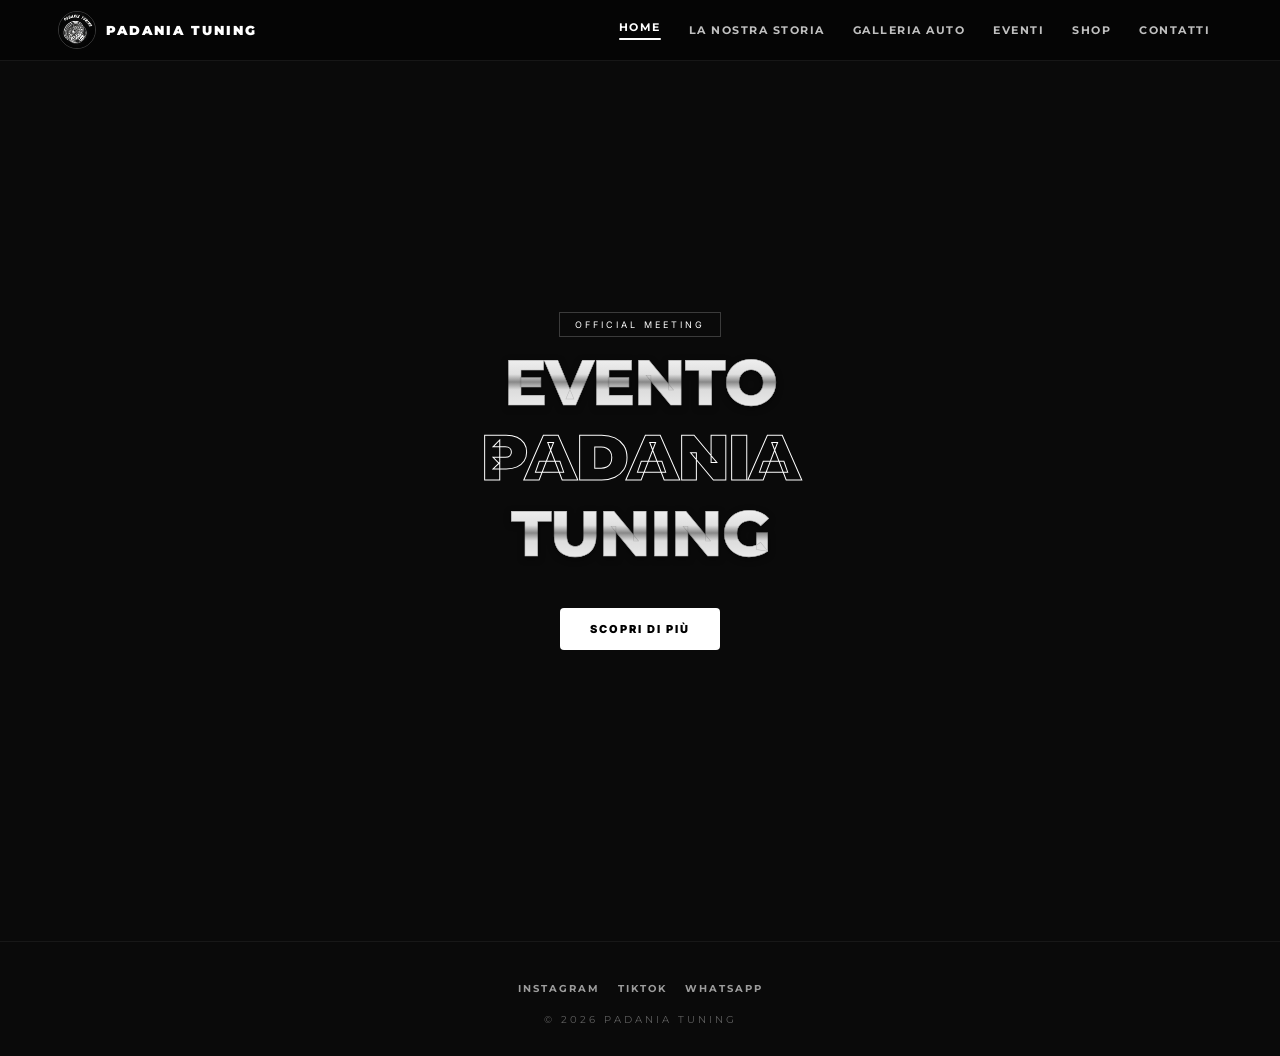
==== index.html @ a34f8976 "fulla stack padania" ====
<!DOCTYPE html>
<html lang="it">
<head>
    <meta charset="UTF-8">
    <meta name="viewport" content="width=device-width, initial-scale=1.0">
    <title>Padania Tuning — Official Meeting</title>
    <meta name="description" content="Padania Tuning: raduni, eventi e community di appassionati di auto.">
    <link rel="icon" href="assets/img/logo.jpg">
    <link rel="stylesheet" href="assets/css/site.css">

    <style>
        @import url('https://fonts.googleapis.com/css2?family=Inter:wght@400;600;700&family=Montserrat:wght@700;900&display=swap');

        body { font-family: 'Inter', sans-serif; }

        /* --- SEZIONE HERO --- */
        .mobile-premium-hero {
            position: relative; min-height: calc(100vh - 60px); width: 100%; display: flex;
            align-items: center; justify-content: center; overflow: hidden;
            text-align: center;
        }
        .hero-content-mobile { position: relative; z-index: 10; width: 100%; padding: 0 20px; }
        .hero-title { font-family: 'Montserrat', sans-serif; font-size: clamp(32px, 9vw, 64px); font-weight: 900; line-height: 1.1; margin: 15px 0; letter-spacing: -1px; text-transform: uppercase; }
        .outline-txt { color: transparent; -webkit-text-stroke: 1px #fff; display: inline-block; margin: 5px 0; }
        .chrome {
            background: linear-gradient(180deg, #ffffff 0%, #e0e0e0 40%, #888888 50%, #dcdcdc 60%, #f5f5f5 100%);
            -webkit-background-clip: text;
            -webkit-text-fill-color: transparent;
            font-weight: 800;
            filter: drop-shadow(0px 2px 3px rgba(0,0,0,0.5));
            -webkit-text-stroke: 0.5px rgba(0,0,0,0.2);
        }
        .badge-mini { font-size: 9px; letter-spacing: 3px; border: 1px solid rgba(255,255,255,0.2); padding: 6px 15px; text-transform: uppercase; }

        .scroll-btn {
            margin-top: 25px; background: #fff; color: #000; padding: 14px 30px;
            border-radius: 4px; font-weight: 900; font-size: 11px; letter-spacing: 2px;
            cursor: pointer; display: inline-block; transition: opacity 0.3s; border: none;
            font-family: 'Inter', sans-serif;
        }
        .scroll-btn:hover { opacity: 0.9; }

        /* --- MODALE --- */
        .premium-modal {
            display: none; position: fixed; z-index: 9999; left: 0; top: 0; width: 100%; height: 100%;
            background: rgba(0,0,0,0.95); backdrop-filter: blur(15px); align-items: center; justify-content: center;
        }
        .modal-content {
            background: #0d0d0d; border: 1px solid rgba(255,255,255,0.1); padding: 35px 25px;
            width: 90%; max-width: 380px; border-radius: 28px; position: relative;
            box-shadow: 0 25px 60px rgba(0,0,0,0.9); max-height: 90vh; overflow-y: auto;
        }
        .modal-header-section { text-align: center; margin-bottom: 30px; }
        .modal-main-title { font-family: 'Montserrat', sans-serif; font-weight: 900; font-size: 18px; letter-spacing: 2px; color: #fff; margin: 0; }
        .modal-subtitle { font-size: 10px; color: #666; text-transform: uppercase; margin-top: 5px; letter-spacing: 1px; }

        .info-grid { display: flex; flex-direction: column; gap: 22px; text-align: left; }
        .info-block { display: flex; gap: 15px; }
        .modal-sep { border: 0; border-top: 1px solid #222; margin: 5px 0; }

        .info-icon {
            background: #161616; width: 40px; height: 40px; border-radius: 12px;
            display: flex; align-items: center; justify-content: center; font-size: 18px; flex-shrink: 0; border: 1px solid #222;
        }

        .info-text label { color: #ff3e3e; font-size: 10px; font-weight: 800; text-transform: uppercase; display: block; margin-bottom: 4px; }
        .clean-p { color: #999; font-size: 12px; margin: 0; line-height: 1.7; }

        .price-tags { display: flex; gap: 8px; margin: 10px 0; }
        .tag { background: #1a1a1a; color: #fff; font-size: 11px; padding: 6px 12px; border-radius: 8px; border: 1px solid #333; line-height: 1.5; }

        .registration-box { margin-top: 30px; padding: 15px; background: #111; border-radius: 18px; border: 1px solid #222; text-align: center; }
        .registration-box p { color: #888; font-size: 11px; margin: 0 0 12px; line-height: 1.4; }
        .registration-box a { display: inline-block; color: #fff; font-weight: 800; font-size: 11px; letter-spacing: 1.5px; text-transform: uppercase; text-decoration: none; border: 1px solid #fff; border-radius: 10px; padding: 10px 18px; }

        .modal-footer-btn {
            background: #fff; color: #000; padding: 16px; border-radius: 15px;
            font-weight: 800; font-size: 13px; text-align: center; margin-top: 20px;
            cursor: pointer; transition: opacity 0.3s; text-transform: uppercase;
        }
        .modal-footer-btn:hover { opacity: 0.9; }

        .close-modal { position: absolute; right: 20px; top: 20px; color: #444; font-size: 24px; cursor: pointer; background: none; border: none; }
    </style>
</head>
<body>

<div class="mobile-premium-hero">
    <div class="hero-content-mobile">
        <span class="badge-mini">Official Meeting</span>
        <h1 class="hero-title">
            <span class="chrome">EVENTO</span><br>
            <span class="outline-txt">PADANIA</span><br>
            <span class="chrome">TUNING</span>
        </h1>
        <button class="scroll-btn" type="button" onclick="openModal()">SCOPRI DI PIÙ</button>
    </div>
</div>

<div id="infoModal" class="premium-modal">
    <div class="modal-content">
        <button class="close-modal" type="button" onclick="closeModal()" aria-label="Chiudi">×</button>

        <div class="modal-body">
            <div class="modal-header-section">
                <h3 class="modal-main-title">DETTAGLI EVENTO</h3>
                <p class="modal-subtitle">Padania Tuning Official Meeting</p>
            </div>

            <div class="info-grid">

                <hr class="modal-sep">

                <div class="info-block">
                    <span class="info-icon">🎟️</span>
                    <div class="info-text">
                        <label>Ingresso</label>
                        <div class="price-tags">
                            <span class="tag">Ingresso consentito ai veicoli dalle ore 11:00 alle 18:00. Costo ingresso: 10€.<br> Ingresso a piedi GRATUITO.</span>
                        </div>
                    </div>
                </div>

                <div class="info-block">
                    <span class="info-icon">⚠️</span>
                    <div class="info-text">
                        <label>Regolamento Rapido</label>
                        <p class="clean-p">
                            Rispetto totale per le vetture esposte.<br>
                            No comportamenti pericolosi nel complesso.<br>
                            Seguire sempre le indicazioni dello staff.<br>
                            Velocità moderata all'interno del raduno.<br>
                            Massima attenzione ai pedoni presenti.<br>
                            Vietato sgommare, fare burnout o limitatore.
                        </p>
                    </div>
                </div>
            </div>

            <div class="registration-box">
                <p>Vuoi esporre la tua auto?</p>
                <a href="eventi.html">Vai agli eventi →</a>
            </div>

            <div class="modal-footer-btn" onclick="closeModal()">
                HO CAPITO, GRAZIE
            </div>
        </div>
    </div>
</div>

<script src="assets/js/site.js"></script>
<script>
    function openModal() {
        var modal = document.getElementById("infoModal");
        modal.style.display = "flex";
        document.body.style.overflow = "hidden";
    }

    function closeModal() {
        var modal = document.getElementById("infoModal");
        modal.style.display = "none";
        document.body.style.overflow = "auto";
    }

    document.getElementById("infoModal").addEventListener('click', function (event) {
        if (event.target === this) closeModal();
    });

    // Apertura automatica con index.html?openmodal=1 (usato dal link "Regole ufficiali")
    var urlParams = new URLSearchParams(window.location.search);
    if (urlParams.get('openmodal') === '1') {
        openModal();
        window.history.replaceState({}, document.title, window.location.pathname);
    }
</script>

</body>
</html>
---- assets/css/site.css ----
/* =========================================================
   PADANIA TUNING — STILE COMUNE (menu, footer, sfondo)
   Questo file è caricato da tutte le pagine.
   ========================================================= */
@import url('https://fonts.googleapis.com/css2?family=Montserrat:wght@400;700;800;900&display=swap');

html, body {
    margin: 0;
    padding: 0;
    background-color: #0a0a0a;
    background-image: url('https://www.transparenttextures.com/patterns/asphalt.png');
    background-attachment: fixed;
    color: #fff;
    overflow-x: hidden;
}

* { box-sizing: border-box; }
img { max-width: 100%; }

/* ---------- MENU ---------- */
.pt-nav {
    position: sticky;
    top: 0;
    z-index: 1000;
    background: rgba(5, 5, 5, 0.82);
    backdrop-filter: blur(12px);
    -webkit-backdrop-filter: blur(12px);
    border-bottom: 1px solid rgba(255, 255, 255, 0.07);
    font-family: 'Montserrat', sans-serif;
}

.pt-nav-inner {
    max-width: 1200px;
    margin: 0 auto;
    padding: 10px 18px;
    display: flex;
    align-items: center;
    justify-content: space-between;
    gap: 16px;
}

.pt-nav-brand {
    display: flex;
    align-items: center;
    gap: 10px;
    color: #fff;
    text-decoration: none;
    font-weight: 900;
    font-size: 13px;
    letter-spacing: 2px;
    text-transform: uppercase;
    white-space: nowrap;
}

.pt-nav-brand img {
    width: 38px;
    height: 38px;
    border-radius: 50%;
    object-fit: cover;
    border: 1px solid rgba(255, 255, 255, 0.2);
}

.pt-nav-links {
    display: flex;
    align-items: center;
    gap: 4px;
    list-style: none;
    margin: 0;
    padding: 0;
}

.pt-nav-links a {
    display: block;
    color: rgba(255, 255, 255, 0.75);
    text-decoration: none;
    font-size: 11px;
    font-weight: 700;
    letter-spacing: 1.5px;
    text-transform: uppercase;
    padding: 10px 12px;
    border-radius: 8px;
    transition: color 0.2s, background 0.2s;
}

.pt-nav-links a:hover { color: #fff; background: rgba(255, 255, 255, 0.06); }
.pt-nav-links a.active { color: #fff; }
.pt-nav-links a.active::after {
    content: '';
    display: block;
    height: 2px;
    margin-top: 4px;
    background: #fff;
    border-radius: 2px;
}

.pt-nav-toggle {
    display: none;
    background: none;
    border: 1px solid rgba(255, 255, 255, 0.2);
    border-radius: 10px;
    width: 44px;
    height: 44px;
    cursor: pointer;
    padding: 0;
    align-items: center;
    justify-content: center;
}

.pt-nav-toggle span,
.pt-nav-toggle span::before,
.pt-nav-toggle span::after {
    display: block;
    width: 20px;
    height: 2px;
    background: #fff;
    border-radius: 2px;
    position: relative;
    transition: transform 0.25s, background 0.25s;
}
.pt-nav-toggle span::before,
.pt-nav-toggle span::after { content: ''; position: absolute; left: 0; }
.pt-nav-toggle span::before { top: -6px; }
.pt-nav-toggle span::after { top: 6px; }

.pt-nav.open .pt-nav-toggle span { background: transparent; }
.pt-nav.open .pt-nav-toggle span::before { transform: translateY(6px) rotate(45deg); }
.pt-nav.open .pt-nav-toggle span::after { transform: translateY(-6px) rotate(-45deg); }

@media (max-width: 860px) {
    .pt-nav-toggle { display: flex; }
    .pt-nav-links {
        display: none;
        position: absolute;
        top: 100%;
        left: 0;
        right: 0;
        flex-direction: column;
        align-items: stretch;
        gap: 0;
        padding: 10px 18px 20px;
        background: rgba(5, 5, 5, 0.97);
        border-bottom: 1px solid rgba(255, 255, 255, 0.08);
    }
    .pt-nav.open .pt-nav-links { display: flex; }
    .pt-nav-links a { padding: 15px 6px; font-size: 13px; border-bottom: 1px solid rgba(255, 255, 255, 0.05); border-radius: 0; }
    .pt-nav-links a.active::after { display: none; }
    .pt-nav-links a.active { color: #ff4fd8; }
}

/* ---------- FOOTER ---------- */
.pt-footer {
    font-family: 'Montserrat', sans-serif;
    text-align: center;
    padding: 40px 20px 30px;
    border-top: 1px solid rgba(255, 255, 255, 0.06);
    margin-top: 40px;
    color: rgba(255, 255, 255, 0.35);
    font-size: 10px;
    letter-spacing: 3px;
    text-transform: uppercase;
}

.pt-footer-social {
    display: flex;
    justify-content: center;
    gap: 18px;
    margin-bottom: 18px;
}

.pt-footer-social a {
    color: rgba(255, 255, 255, 0.6);
    text-decoration: none;
    font-weight: 700;
    letter-spacing: 2px;
    transition: color 0.2s;
}
.pt-footer-social a:hover { color: #fff; }
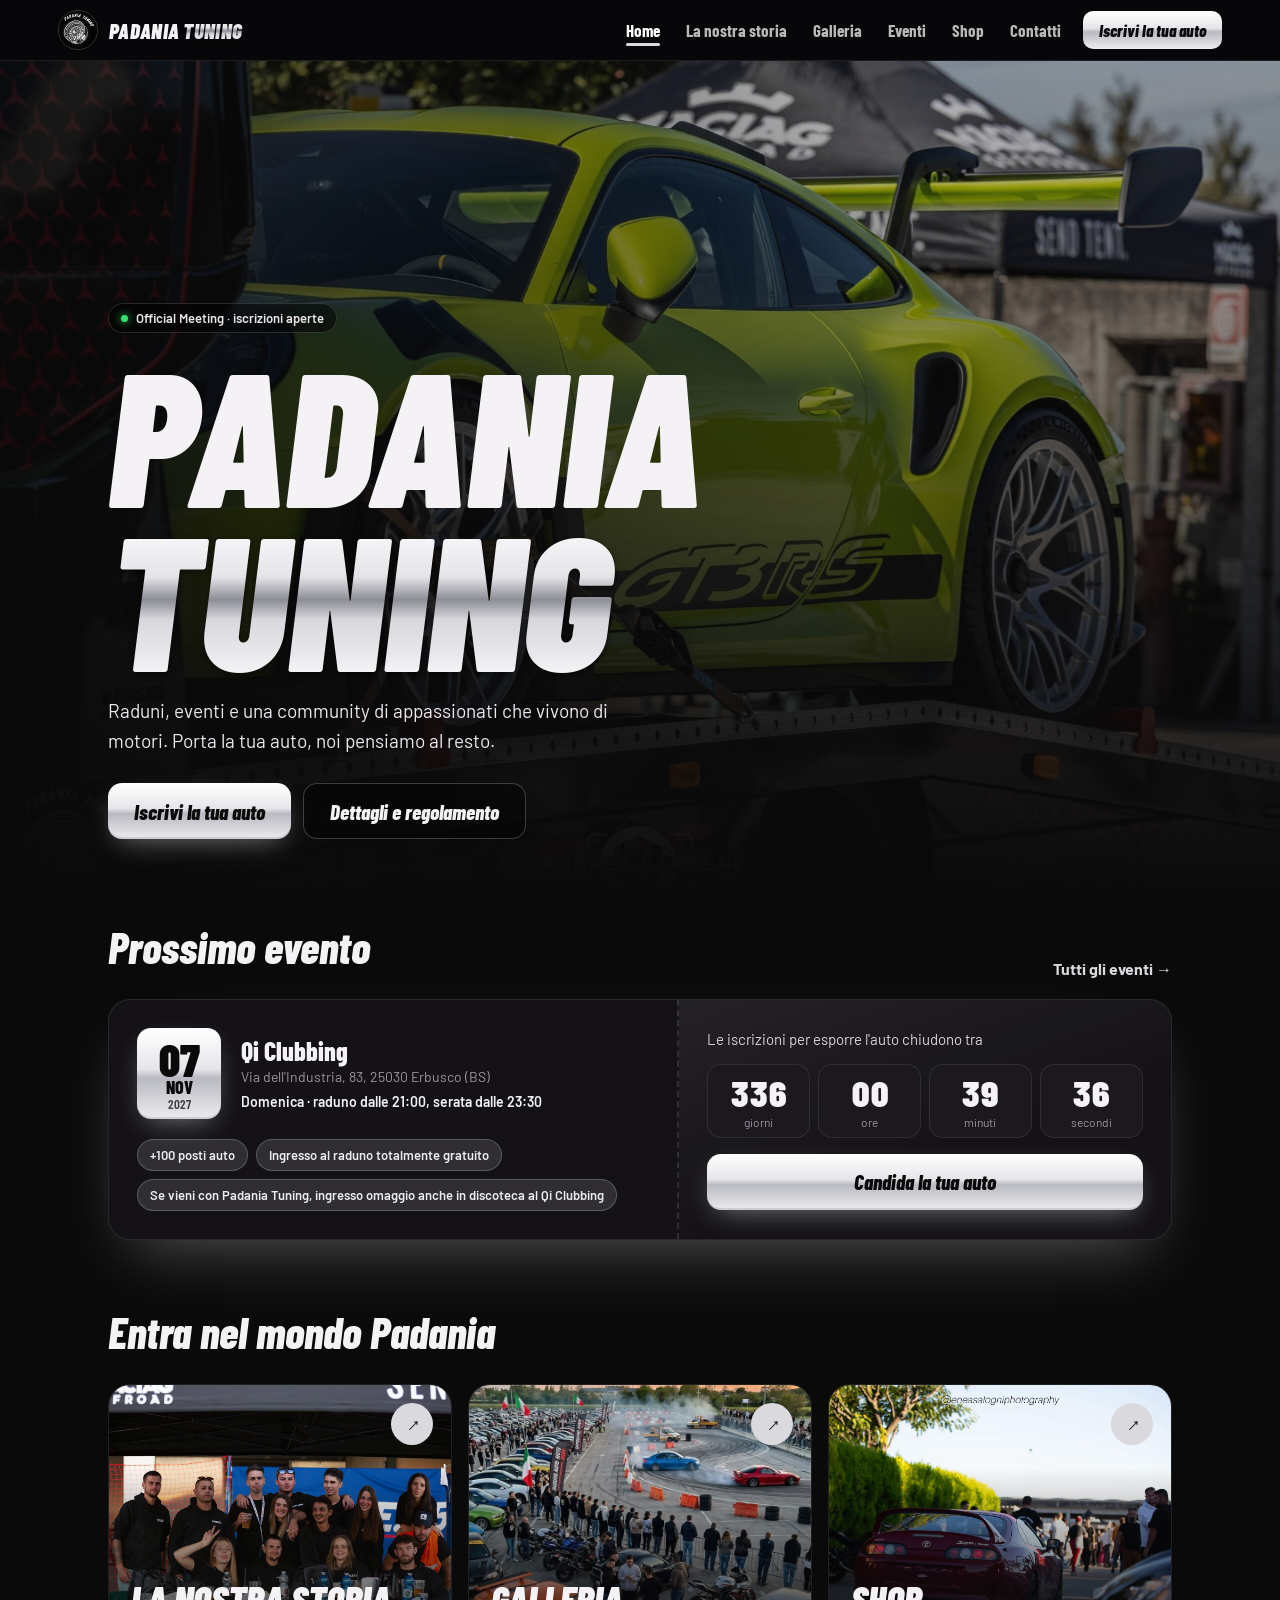
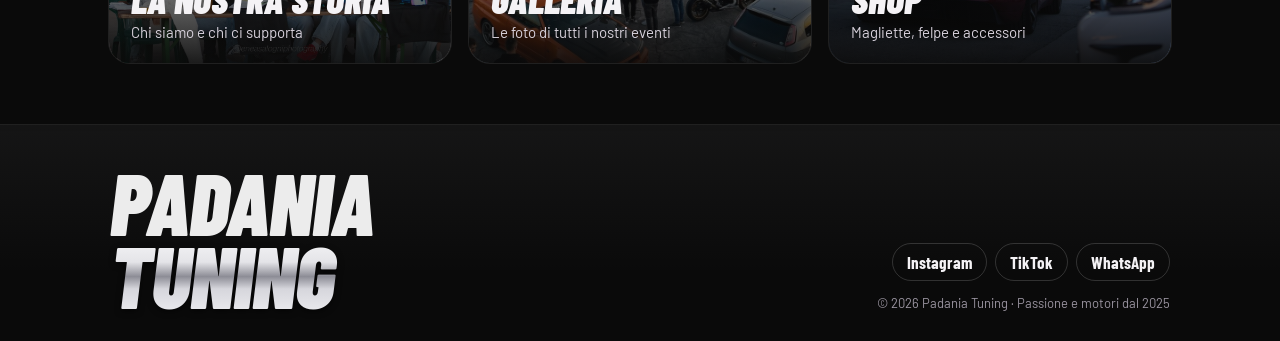
==== commit 6a51e825: "abbellimento vario" ====
--- a/index.html
+++ b/index.html
@@ -3,175 +3,267 @@
 <head>
     <meta charset="UTF-8">
     <meta name="viewport" content="width=device-width, initial-scale=1.0">
-    <title>Padania Tuning — Official Meeting</title>
+    <title>Padania Tuning — Raduni ed eventi auto</title>
     <meta name="description" content="Padania Tuning: raduni, eventi e community di appassionati di auto.">
     <link rel="icon" href="assets/img/logo.jpg">
     <link rel="stylesheet" href="assets/css/site.css">
 
     <style>
-        @import url('https://fonts.googleapis.com/css2?family=Inter:wght@400;600;700&family=Montserrat:wght@700;900&display=swap');
-
-        body { font-family: 'Inter', sans-serif; }
-
-        /* --- SEZIONE HERO --- */
-        .mobile-premium-hero {
-            position: relative; min-height: calc(100vh - 60px); width: 100%; display: flex;
-            align-items: center; justify-content: center; overflow: hidden;
-            text-align: center;
-        }
-        .hero-content-mobile { position: relative; z-index: 10; width: 100%; padding: 0 20px; }
-        .hero-title { font-family: 'Montserrat', sans-serif; font-size: clamp(32px, 9vw, 64px); font-weight: 900; line-height: 1.1; margin: 15px 0; letter-spacing: -1px; text-transform: uppercase; }
-        .outline-txt { color: transparent; -webkit-text-stroke: 1px #fff; display: inline-block; margin: 5px 0; }
-        .chrome {
-            background: linear-gradient(180deg, #ffffff 0%, #e0e0e0 40%, #888888 50%, #dcdcdc 60%, #f5f5f5 100%);
-            -webkit-background-clip: text;
-            -webkit-text-fill-color: transparent;
-            font-weight: 800;
-            filter: drop-shadow(0px 2px 3px rgba(0,0,0,0.5));
-            -webkit-text-stroke: 0.5px rgba(0,0,0,0.2);
-        }
-        .badge-mini { font-size: 9px; letter-spacing: 3px; border: 1px solid rgba(255,255,255,0.2); padding: 6px 15px; text-transform: uppercase; }
-
-        .scroll-btn {
-            margin-top: 25px; background: #fff; color: #000; padding: 14px 30px;
-            border-radius: 4px; font-weight: 900; font-size: 11px; letter-spacing: 2px;
-            cursor: pointer; display: inline-block; transition: opacity 0.3s; border: none;
-            font-family: 'Inter', sans-serif;
-        }
-        .scroll-btn:hover { opacity: 0.9; }
-
-        /* --- MODALE --- */
+        /* ---------- HERO ---------- */
+        .hero {
+            position: relative;
+            min-height: calc(100svh - 66px);
+            display: flex;
+            align-items: flex-end;
+            overflow: hidden;
+            isolation: isolate;
+        }
+        .hero-bg {
+            position: absolute;
+            inset: 0;
+            z-index: -1;
+            background: url('assets/img/storia-hero.jpg') center 40% / cover no-repeat;
+            transform: scale(1.08);
+            animation: heroZoom 9s ease-out forwards;
+        }
+        .hero-bg::after {
+            content: '';
+            position: absolute;
+            inset: 0;
+            background:
+                linear-gradient(180deg, rgba(10,10,10,0.25) 0%, rgba(10,10,10,0.55) 45%, var(--bg) 100%),
+                linear-gradient(90deg, rgba(10,10,10,0.75) 0%, transparent 70%);
+        }
+        @keyframes heroZoom { to { transform: scale(1); } }
+
+        .hero-inner { width: 100%; max-width: 1100px; margin: 0 auto; padding: 60px 18px 56px; }
+        .hero .pt-display { font-size: clamp(72px, 19vw, 190px); margin: 18px 0 18px; }
+        .hero .pt-display span { animation: slideIn 0.8s cubic-bezier(0.2, 0.9, 0.3, 1) both; }
+        .hero .pt-display em span { animation-delay: 0.12s; }
+        @keyframes slideIn { from { opacity: 0; transform: translateX(-40px) skewX(-8deg); } to { opacity: 1; transform: none; } }
+        .hero .pt-lead { font-size: 19px; color: #ece6ef; }
+        .hero-actions { display: flex; flex-wrap: wrap; gap: 12px; margin-top: 28px; }
+
+        /* ---------- PROSSIMO EVENTO ---------- */
+        .next-ev { margin-top: 30px; }
+        .sec-head { display: flex; align-items: flex-end; justify-content: space-between; gap: 16px; margin-bottom: 20px; }
+        .sec-head a { color: var(--pink); font-weight: 700; text-decoration: none; white-space: nowrap; }
+        .sec-head a:hover { text-decoration: underline; }
+
+        .ev-grid { display: grid; grid-template-columns: 1.15fr 1fr; }
+        .ev-left { padding: 28px; display: grid; grid-template-columns: auto 1fr; gap: 20px; align-items: center; align-content: center; }
+        .ev-left .pt-perks { grid-column: 1 / -1; }
+        .ev-right {
+            padding: 28px;
+            border-left: 2px dashed rgba(255, 255, 255, 0.12);
+            background: linear-gradient(160deg, rgba(220, 220, 228, 0.08), transparent 60%);
+            display: flex; flex-direction: column; justify-content: center; gap: 16px;
+        }
+        .ev-right p { margin: 0; color: var(--soft); font-size: 15px; }
+        .ev-right .pt-btn { width: 100%; }
+
+        /* ---------- ESPLORA ---------- */
+        .explore { margin-top: 70px; }
+        .tiles { display: grid; grid-template-columns: repeat(3, 1fr); gap: 16px; }
+        .tile {
+            position: relative;
+            min-height: 280px;
+            border-radius: 22px;
+            overflow: hidden;
+            display: flex;
+            align-items: flex-end;
+            padding: 22px;
+            text-decoration: none;
+            color: var(--text);
+            border: 1px solid var(--line);
+            isolation: isolate;
+        }
+        .tile::before {
+            content: '';
+            position: absolute; inset: 0; z-index: -1;
+            background: var(--img) center / cover no-repeat;
+            transition: transform 0.6s ease;
+        }
+        .tile::after {
+            content: '';
+            position: absolute; inset: 0; z-index: -1;
+            background: linear-gradient(180deg, transparent 30%, rgba(10,10,10,0.92) 100%);
+        }
+        .tile:hover::before { transform: scale(1.06); }
+        .tile b { display: block; font-family: var(--cond); font-style: italic; font-weight: 900; font-size: 38px; line-height: 0.95; text-transform: uppercase; }
+        .tile span { display: block; color: var(--soft); font-size: 15px; margin-top: 6px; }
+        .tile i { position: absolute; top: 18px; right: 18px; width: 42px; height: 42px; border-radius: 50%; background: var(--pink); color: var(--ink); display: flex; align-items: center; justify-content: center; font-style: normal; font-weight: 900; font-size: 20px; transform: rotate(-45deg); transition: transform 0.3s; }
+        .tile:hover i { transform: rotate(0); }
+
+        /* ---------- MODALE ---------- */
         .premium-modal {
-            display: none; position: fixed; z-index: 9999; left: 0; top: 0; width: 100%; height: 100%;
-            background: rgba(0,0,0,0.95); backdrop-filter: blur(15px); align-items: center; justify-content: center;
-        }
+            display: none; position: fixed; z-index: 9999; inset: 0;
+            background: rgba(0,0,0,0.85); backdrop-filter: blur(14px); -webkit-backdrop-filter: blur(14px);
+            align-items: center; justify-content: center; padding: 16px;
+        }
+        .premium-modal.open { display: flex; animation: fadeIn 0.25s ease; }
+        @keyframes fadeIn { from { opacity: 0; } }
         .modal-content {
-            background: #0d0d0d; border: 1px solid rgba(255,255,255,0.1); padding: 35px 25px;
-            width: 90%; max-width: 380px; border-radius: 28px; position: relative;
-            box-shadow: 0 25px 60px rgba(0,0,0,0.9); max-height: 90vh; overflow-y: auto;
-        }
-        .modal-header-section { text-align: center; margin-bottom: 30px; }
-        .modal-main-title { font-family: 'Montserrat', sans-serif; font-weight: 900; font-size: 18px; letter-spacing: 2px; color: #fff; margin: 0; }
-        .modal-subtitle { font-size: 10px; color: #666; text-transform: uppercase; margin-top: 5px; letter-spacing: 1px; }
-
-        .info-grid { display: flex; flex-direction: column; gap: 22px; text-align: left; }
-        .info-block { display: flex; gap: 15px; }
-        .modal-sep { border: 0; border-top: 1px solid #222; margin: 5px 0; }
-
-        .info-icon {
-            background: #161616; width: 40px; height: 40px; border-radius: 12px;
-            display: flex; align-items: center; justify-content: center; font-size: 18px; flex-shrink: 0; border: 1px solid #222;
-        }
-
-        .info-text label { color: #ff3e3e; font-size: 10px; font-weight: 800; text-transform: uppercase; display: block; margin-bottom: 4px; }
-        .clean-p { color: #999; font-size: 12px; margin: 0; line-height: 1.7; }
-
-        .price-tags { display: flex; gap: 8px; margin: 10px 0; }
-        .tag { background: #1a1a1a; color: #fff; font-size: 11px; padding: 6px 12px; border-radius: 8px; border: 1px solid #333; line-height: 1.5; }
-
-        .registration-box { margin-top: 30px; padding: 15px; background: #111; border-radius: 18px; border: 1px solid #222; text-align: center; }
-        .registration-box p { color: #888; font-size: 11px; margin: 0 0 12px; line-height: 1.4; }
-        .registration-box a { display: inline-block; color: #fff; font-weight: 800; font-size: 11px; letter-spacing: 1.5px; text-transform: uppercase; text-decoration: none; border: 1px solid #fff; border-radius: 10px; padding: 10px 18px; }
-
-        .modal-footer-btn {
-            background: #fff; color: #000; padding: 16px; border-radius: 15px;
-            font-weight: 800; font-size: 13px; text-align: center; margin-top: 20px;
-            cursor: pointer; transition: opacity 0.3s; text-transform: uppercase;
-        }
-        .modal-footer-btn:hover { opacity: 0.9; }
-
-        .close-modal { position: absolute; right: 20px; top: 20px; color: #444; font-size: 24px; cursor: pointer; background: none; border: none; }
+            background: var(--panel); border: 1px solid var(--line); padding: 30px 24px 24px;
+            width: 100%; max-width: 420px; border-radius: 24px; position: relative;
+            box-shadow: 0 30px 70px rgba(0,0,0,0.8); max-height: 90vh; overflow-y: auto;
+        }
+        .modal-title { font-family: var(--cond); font-style: italic; font-weight: 900; font-size: 34px; text-transform: uppercase; margin: 0 0 4px; line-height: 1; }
+        .modal-sub { color: var(--muted); font-size: 14px; margin: 0 0 24px; }
+        .info-block { display: flex; gap: 14px; padding: 16px 0; border-top: 1px solid var(--line); }
+        .info-icon { background: var(--panel-2); width: 42px; height: 42px; border-radius: 12px; display: flex; align-items: center; justify-content: center; font-size: 19px; flex-shrink: 0; border: 1px solid var(--line); }
+        .info-text label { color: var(--pink); font-size: 13px; font-weight: 700; display: block; margin-bottom: 4px; }
+        .main-txt { color: #fff; font-size: 17px; font-weight: 700; display: block; }
+        .sub-info { color: var(--soft); font-size: 14px; display: block; margin-top: 2px; line-height: 1.45; }
+        .rules { color: var(--soft); font-size: 14px; margin: 0; padding-left: 18px; line-height: 1.7; }
+        .modal-actions { display: grid; gap: 10px; margin-top: 18px; }
+        .modal-actions .pt-btn { width: 100%; height: 52px; font-size: 19px; }
+        .close-modal { position: absolute; right: 14px; top: 14px; width: 40px; height: 40px; border-radius: 50%; color: var(--soft); font-size: 22px; cursor: pointer; background: var(--panel-2); border: 1px solid var(--line); }
+
+        @media (max-width: 860px) {
+            .ev-grid { grid-template-columns: 1fr; }
+            .ev-right { border-left: 0; border-top: 2px dashed rgba(255, 255, 255, 0.12); }
+            .tiles { grid-template-columns: 1fr; }
+            .tile { min-height: 200px; }
+        }
+        @media (max-width: 520px) {
+            .ev-left, .ev-right { padding: 22px 18px; }
+            .hero-actions .pt-btn { flex: 1 1 100%; }
+            .sec-head { flex-direction: column; align-items: flex-start; gap: 6px; }
+        }
     </style>
 </head>
 <body>
 
-<div class="mobile-premium-hero">
-    <div class="hero-content-mobile">
-        <span class="badge-mini">Official Meeting</span>
-        <h1 class="hero-title">
-            <span class="chrome">EVENTO</span><br>
-            <span class="outline-txt">PADANIA</span><br>
-            <span class="chrome">TUNING</span>
-        </h1>
-        <button class="scroll-btn" type="button" onclick="openModal()">SCOPRI DI PIÙ</button>
-    </div>
-</div>
-
-<div id="infoModal" class="premium-modal">
+<section class="hero">
+    <div class="hero-bg"></div>
+    <div class="hero-inner">
+        <span class="pt-pill"><i></i> Official Meeting · iscrizioni aperte</span>
+        <h1 class="pt-display"><span>Padania</span><em><span>Tuning</span></em></h1>
+        <p class="pt-lead">Raduni, eventi e una community di appassionati che vivono di motori. Porta la tua auto, noi pensiamo al resto.</p>
+        <div class="hero-actions">
+            <a href="qi.html" class="pt-btn pt-btn-main">Iscrivi la tua auto</a>
+            <button type="button" class="pt-btn pt-btn-ghost" onclick="openModal()">Dettagli e regolamento</button>
+        </div>
+    </div>
+</section>
+
+<section class="pt-wrap next-ev">
+    <div class="sec-head">
+        <h2 class="pt-h2">Prossimo evento</h2>
+        <a href="eventi.html">Tutti gli eventi →</a>
+    </div>
+    <div class="pt-pass">
+        <div class="ev-grid">
+            <div class="ev-left">
+                <div class="pt-date" id="evDate"></div>
+                <div class="pt-where" id="evWhere"></div>
+                <ul class="pt-perks" id="evPerks"></ul>
+            </div>
+            <div class="ev-right">
+                <p>Le iscrizioni per esporre l'auto chiudono tra</p>
+                <div class="pt-count" id="evCount"></div>
+                <a href="qi.html" class="pt-btn pt-btn-main">Candida la tua auto</a>
+            </div>
+        </div>
+    </div>
+</section>
+
+<section class="pt-wrap explore">
+    <div class="sec-head">
+        <h2 class="pt-h2">Entra nel mondo Padania</h2>
+    </div>
+    <div class="tiles">
+        <a class="tile" href="storia.html" style="--img:url('assets/img/storia-raduno.jpg')"><i>→</i><div><b>La nostra storia</b><span>Chi siamo e chi ci supporta</span></div></a>
+        <a class="tile" href="galleria.html" style="--img:url('assets/img/form-bg.jpg')"><i>→</i><div><b>Galleria</b><span>Le foto di tutti i nostri eventi</span></div></a>
+        <a class="tile" href="shop.html" style="--img:url('assets/img/storia-cta.jpg')"><i>→</i><div><b>Shop</b><span>Magliette, felpe e accessori</span></div></a>
+    </div>
+</section>
+
+<div id="infoModal" class="premium-modal" role="dialog" aria-modal="true" aria-labelledby="modalTitle">
     <div class="modal-content">
         <button class="close-modal" type="button" onclick="closeModal()" aria-label="Chiudi">×</button>
-
-        <div class="modal-body">
-            <div class="modal-header-section">
-                <h3 class="modal-main-title">DETTAGLI EVENTO</h3>
-                <p class="modal-subtitle">Padania Tuning Official Meeting</p>
-            </div>
-
-            <div class="info-grid">
-
-                <hr class="modal-sep">
-
-                <div class="info-block">
-                    <span class="info-icon">🎟️</span>
-                    <div class="info-text">
-                        <label>Ingresso</label>
-                        <div class="price-tags">
-                            <span class="tag">Ingresso consentito ai veicoli dalle ore 11:00 alle 18:00. Costo ingresso: 10€.<br> Ingresso a piedi GRATUITO.</span>
-                        </div>
-                    </div>
-                </div>
-
-                <div class="info-block">
-                    <span class="info-icon">⚠️</span>
-                    <div class="info-text">
-                        <label>Regolamento Rapido</label>
-                        <p class="clean-p">
-                            Rispetto totale per le vetture esposte.<br>
-                            No comportamenti pericolosi nel complesso.<br>
-                            Seguire sempre le indicazioni dello staff.<br>
-                            Velocità moderata all'interno del raduno.<br>
-                            Massima attenzione ai pedoni presenti.<br>
-                            Vietato sgommare, fare burnout o limitatore.
-                        </p>
-                    </div>
-                </div>
-            </div>
-
-            <div class="registration-box">
-                <p>Vuoi esporre la tua auto?</p>
-                <a href="eventi.html">Vai agli eventi →</a>
-            </div>
-
-            <div class="modal-footer-btn" onclick="closeModal()">
-                HO CAPITO, GRAZIE
-            </div>
+        <h3 class="modal-title" id="modalTitle">Dettagli evento</h3>
+        <p class="modal-sub">Padania Tuning Official Meeting</p>
+
+        <div class="info-block">
+            <span class="info-icon">📍</span>
+            <div class="info-text">
+                <label>Dove e quando</label>
+                <span class="main-txt" id="mLuogo"></span>
+                <span class="sub-info" id="mIndirizzo"></span>
+                <span class="sub-info" id="mData"></span>
+            </div>
+        </div>
+
+        <div class="info-block">
+            <span class="info-icon">🕘</span>
+            <div class="info-text">
+                <label>Orari</label>
+                <span class="sub-info" id="mRaduno"></span>
+                <span class="sub-info" id="mSerata"></span>
+            </div>
+        </div>
+
+        <div class="info-block">
+            <span class="info-icon">🎟️</span>
+            <div class="info-text">
+                <label>Ingresso</label>
+                <span class="sub-info" id="mVantaggi"></span>
+            </div>
+        </div>
+
+        <div class="info-block">
+            <span class="info-icon">⚠️</span>
+            <div class="info-text">
+                <label>Regolamento rapido</label>
+                <ul class="rules">
+                    <li>Rispetto totale per le vetture esposte</li>
+                    <li>No comportamenti pericolosi</li>
+                    <li>Segui sempre le indicazioni dello staff</li>
+                    <li>Velocità moderata all'interno del raduno</li>
+                    <li>Massima attenzione ai pedoni</li>
+                    <li>Vietato sgommare, fare burnout o limitatore</li>
+                </ul>
+            </div>
+        </div>
+
+        <div class="modal-actions">
+            <a href="qi.html" class="pt-btn pt-btn-main">Iscrivi la tua auto</a>
+            <button type="button" class="pt-btn pt-btn-ghost" onclick="closeModal()">Ho capito</button>
         </div>
     </div>
 </div>
 
+<script src="assets/js/config.js"></script>
 <script src="assets/js/site.js"></script>
 <script>
-    function openModal() {
-        var modal = document.getElementById("infoModal");
-        modal.style.display = "flex";
-        document.body.style.overflow = "hidden";
-    }
-
-    function closeModal() {
-        var modal = document.getElementById("infoModal");
-        modal.style.display = "none";
-        document.body.style.overflow = "auto";
-    }
-
-    document.getElementById("infoModal").addEventListener('click', function (event) {
-        if (event.target === this) closeModal();
-    });
-
-    // Apertura automatica con index.html?openmodal=1 (usato dal link "Regole ufficiali")
-    var urlParams = new URLSearchParams(window.location.search);
-    if (urlParams.get('openmodal') === '1') {
+    var CFG = window.PT_CONFIG, EV = CFG.EVENTO;
+
+    // Prossimo evento
+    document.getElementById('evDate').innerHTML = PT.dateBox(EV.data);
+    document.getElementById('evWhere').innerHTML = PT.where(EV);
+    document.getElementById('evPerks').innerHTML = EV.vantaggi.map(function (v) { return '<li>' + v + '</li>'; }).join('');
+    PT.countdown(document.getElementById('evCount'), CFG.CHIUSURA_ISCRIZIONI);
+
+    // Modale
+    document.getElementById('mLuogo').textContent = EV.luogo;
+    document.getElementById('mIndirizzo').textContent = EV.indirizzo;
+    document.getElementById('mData').textContent = EV.data;
+    document.getElementById('mRaduno').textContent = 'Raduno ' + EV.orarioRaduno;
+    document.getElementById('mSerata').textContent = 'Serata al ' + EV.luogo + ' ' + EV.orarioSerata;
+    document.getElementById('mVantaggi').innerHTML = EV.vantaggi.join('<br>');
+
+    var modal = document.getElementById('infoModal');
+    function openModal() { modal.classList.add('open'); document.body.style.overflow = 'hidden'; }
+    function closeModal() { modal.classList.remove('open'); document.body.style.overflow = ''; }
+    modal.addEventListener('click', function (e) { if (e.target === modal) closeModal(); });
+    document.addEventListener('keydown', function (e) { if (e.key === 'Escape') closeModal(); });
+
+    // Apertura automatica con index.html?openmodal=1 (link "regolamento")
+    if (new URLSearchParams(location.search).get('openmodal') === '1') {
         openModal();
-        window.history.replaceState({}, document.title, window.location.pathname);
+        history.replaceState({}, document.title, location.pathname);
     }
 </script>
 
--- a/assets/css/site.css
+++ b/assets/css/site.css
@@ -1,32 +1,55 @@
 /* =========================================================
-   PADANIA TUNING — STILE COMUNE (menu, footer, sfondo)
-   Questo file è caricato da tutte le pagine.
+   PADANIA TUNING — STILE COMUNE
+   Colori, caratteri, menu, footer e componenti usati
+   da tutte le pagine.
    ========================================================= */
-@import url('https://fonts.googleapis.com/css2?family=Montserrat:wght@400;700;800;900&display=swap');
+@import url('https://fonts.googleapis.com/css2?family=Barlow+Condensed:ital,wght@0,600;0,700;0,800;0,900;1,700;1,800;1,900&family=Barlow:wght@400;500;600;700&display=swap');
+
+:root {
+    --pink: #d9d9de;
+    --pink-deep: #9a9aa3;
+    --pink-soft: rgba(220, 220, 228, 0.14);
+    --pink-line: rgba(220, 220, 228, 0.3);
+    --ink: #0a0a0a;            /* testo scuro sopra il rosa */
+    --bg: #0a0a0a;
+    --panel: #141216;
+    --panel-2: #1b181e;
+    --line: rgba(255, 255, 255, 0.09);
+    --text: #f4f2f5;
+    --soft: #d6d0da;
+    --muted: #9a94a0;
+    --green: #35e06f;
+    --cond: 'Barlow Condensed', 'Arial Narrow', sans-serif;
+    --body: 'Barlow', Arial, sans-serif;
+}
 
 html, body {
     margin: 0;
     padding: 0;
-    background-color: #0a0a0a;
+    background-color: var(--bg);
     background-image: url('https://www.transparenttextures.com/patterns/asphalt.png');
     background-attachment: fixed;
-    color: #fff;
+    color: var(--text);
+    font-family: var(--body);
     overflow-x: hidden;
+    -webkit-font-smoothing: antialiased;
 }
 
 * { box-sizing: border-box; }
 img { max-width: 100%; }
+::selection { background: var(--pink); color: var(--ink); }
+
+:focus-visible { outline: 3px solid var(--pink); outline-offset: 3px; }
 
 /* ---------- MENU ---------- */
 .pt-nav {
     position: sticky;
     top: 0;
     z-index: 1000;
-    background: rgba(5, 5, 5, 0.82);
-    backdrop-filter: blur(12px);
-    -webkit-backdrop-filter: blur(12px);
-    border-bottom: 1px solid rgba(255, 255, 255, 0.07);
-    font-family: 'Montserrat', sans-serif;
+    background: rgba(8, 7, 9, 0.82);
+    backdrop-filter: blur(14px);
+    -webkit-backdrop-filter: blur(14px);
+    border-bottom: 1px solid var(--line);
 }
 
 .pt-nav-inner {
@@ -42,64 +65,78 @@
 .pt-nav-brand {
     display: flex;
     align-items: center;
-    gap: 10px;
-    color: #fff;
+    gap: 11px;
+    color: var(--text);
     text-decoration: none;
+    font-family: var(--cond);
+    font-style: italic;
     font-weight: 900;
-    font-size: 13px;
-    letter-spacing: 2px;
+    font-size: 21px;
+    letter-spacing: 0.3px;
     text-transform: uppercase;
     white-space: nowrap;
-}
+    line-height: 1;
+}
+.pt-nav-brand em { font-style: italic; color: transparent; -webkit-text-stroke: 1px var(--pink); }
 
 .pt-nav-brand img {
-    width: 38px;
-    height: 38px;
+    width: 40px;
+    height: 40px;
     border-radius: 50%;
     object-fit: cover;
-    border: 1px solid rgba(255, 255, 255, 0.2);
+    border: 1px solid rgba(255, 255, 255, 0.18);
 }
 
 .pt-nav-links {
     display: flex;
     align-items: center;
-    gap: 4px;
+    gap: 2px;
     list-style: none;
     margin: 0;
     padding: 0;
 }
 
 .pt-nav-links a {
+    position: relative;
     display: block;
-    color: rgba(255, 255, 255, 0.75);
+    color: rgba(255, 255, 255, 0.72);
     text-decoration: none;
-    font-size: 11px;
+    font-family: var(--cond);
+    font-size: 17px;
     font-weight: 700;
-    letter-spacing: 1.5px;
-    text-transform: uppercase;
-    padding: 10px 12px;
-    border-radius: 8px;
+    padding: 9px 12px;
+    border-radius: 10px;
     transition: color 0.2s, background 0.2s;
 }
-
-.pt-nav-links a:hover { color: #fff; background: rgba(255, 255, 255, 0.06); }
+.pt-nav-links a:hover { color: #fff; background: rgba(255, 255, 255, 0.05); }
 .pt-nav-links a.active { color: #fff; }
 .pt-nav-links a.active::after {
     content: '';
-    display: block;
-    height: 2px;
-    margin-top: 4px;
-    background: #fff;
-    border-radius: 2px;
-}
+    position: absolute;
+    left: 12px; right: 12px; bottom: 3px;
+    height: 3px;
+    border-radius: 3px;
+    background: var(--pink);
+}
+
+.pt-nav-links .pt-nav-cta a {
+    margin-left: 8px;
+    background: var(--pink);
+    color: var(--ink);
+    font-style: italic;
+    font-weight: 800;
+    padding: 9px 16px;
+}
+.pt-nav-links .pt-nav-cta a:hover { background: #ffffff; color: var(--ink); }
+.pt-nav-links .pt-nav-cta a.active::after { display: none; }
 
 .pt-nav-toggle {
     display: none;
     background: none;
     border: 1px solid rgba(255, 255, 255, 0.2);
-    border-radius: 10px;
-    width: 44px;
-    height: 44px;
+    border-radius: 12px;
+    width: 46px;
+    height: 46px;
     cursor: pointer;
     padding: 0;
     align-items: center;
@@ -126,7 +163,7 @@
 .pt-nav.open .pt-nav-toggle span::before { transform: translateY(6px) rotate(45deg); }
 .pt-nav.open .pt-nav-toggle span::after { transform: translateY(-6px) rotate(-45deg); }
 
-@media (max-width: 860px) {
+@media (max-width: 920px) {
     .pt-nav-toggle { display: flex; }
     .pt-nav-links {
         display: none;
@@ -137,41 +174,273 @@
         flex-direction: column;
         align-items: stretch;
         gap: 0;
-        padding: 10px 18px 20px;
-        background: rgba(5, 5, 5, 0.97);
-        border-bottom: 1px solid rgba(255, 255, 255, 0.08);
+        padding: 6px 18px 22px;
+        background: rgba(8, 7, 9, 0.97);
+        border-bottom: 1px solid var(--line);
+        max-height: calc(100vh - 66px);
+        overflow-y: auto;
     }
     .pt-nav.open .pt-nav-links { display: flex; }
-    .pt-nav-links a { padding: 15px 6px; font-size: 13px; border-bottom: 1px solid rgba(255, 255, 255, 0.05); border-radius: 0; }
+    .pt-nav-links a {
+        padding: 15px 4px;
+        font-size: 24px;
+        font-style: italic;
+        font-weight: 800;
+        border-bottom: 1px solid rgba(255, 255, 255, 0.06);
+        border-radius: 0;
+    }
+    .pt-nav-links a.active { color: var(--pink); }
     .pt-nav-links a.active::after { display: none; }
-    .pt-nav-links a.active { color: #ff4fd8; }
+    .pt-nav-links .pt-nav-cta a { margin: 16px 0 0; text-align: center; border-radius: 14px; border: 0; }
 }
 
 /* ---------- FOOTER ---------- */
 .pt-footer {
-    font-family: 'Montserrat', sans-serif;
+    margin-top: 60px;
+    border-top: 1px solid var(--line);
+    background: linear-gradient(180deg, rgba(220, 220, 228, 0.05), transparent 70%);
+}
+.pt-footer-inner {
+    max-width: 1100px;
+    margin: 0 auto;
+    padding: 40px 20px 30px;
+    display: flex;
+    flex-wrap: wrap;
+    align-items: flex-end;
+    justify-content: space-between;
+    gap: 24px;
+}
+.pt-footer-big {
+    font-family: var(--cond);
+    font-style: italic;
+    font-weight: 900;
+    font-size: clamp(44px, 9vw, 86px);
+    line-height: 0.85;
+    text-transform: uppercase;
+    letter-spacing: -1px;
+    color: rgba(255, 255, 255, 0.92);
+}
+.pt-footer-big em { font-style: italic; color: transparent; -webkit-text-stroke: 1.5px var(--pink); }
+.pt-footer-side { text-align: right; }
+.pt-footer-social { display: flex; gap: 8px; justify-content: flex-end; flex-wrap: wrap; margin-bottom: 14px; }
+.pt-footer-social a {
+    color: var(--text);
+    text-decoration: none;
+    font-family: var(--cond);
+    font-size: 17px;
+    font-weight: 700;
+    padding: 8px 14px;
+    border-radius: 100px;
+    border: 1px solid rgba(255, 255, 255, 0.16);
+    transition: border-color 0.2s, color 0.2s;
+}
+.pt-footer-social a:hover { border-color: var(--pink); color: var(--pink); }
+.pt-footer-copy { color: var(--muted); font-size: 13px; }
+
+@media (max-width: 600px) {
+    .pt-footer-inner { flex-direction: column; align-items: flex-start; }
+    .pt-footer-side { text-align: left; }
+    .pt-footer-social { justify-content: flex-start; }
+}
+
+/* =========================================================
+   COMPONENTI RIUSABILI
+   ========================================================= */
+
+/* Titolo grande: <h1 class="pt-display">Riga <em>Contorno</em></h1> */
+.pt-display {
+    font-family: var(--cond);
+    font-style: italic;
+    font-weight: 900;
+    text-transform: uppercase;
+    letter-spacing: -1px;
+    line-height: 0.86;
+    margin: 0;
+    font-size: clamp(56px, 14vw, 128px);
+}
+.pt-display em { font-style: italic; color: transparent; -webkit-text-stroke: 1.5px var(--pink); }
+.pt-display span { display: block; }
+
+.pt-h2 {
+    font-family: var(--cond);
+    font-style: italic;
+    font-weight: 800;
+    font-size: clamp(30px, 6vw, 44px);
+    line-height: 1;
+    margin: 0 0 10px;
+}
+
+.pt-lead { color: var(--soft); font-size: 17px; line-height: 1.55; max-width: 560px; margin: 0; }
+
+.pt-wrap { max-width: 1100px; margin: 0 auto; padding: 0 18px; }
+
+.pt-card {
+    background: var(--panel);
+    border: 1px solid var(--line);
+    border-radius: 22px;
+}
+
+/* Bottoni */
+.pt-btn {
+    display: inline-flex;
+    align-items: center;
+    justify-content: center;
+    gap: 10px;
+    height: 56px;
+    padding: 0 26px;
+    border-radius: 14px;
+    border: 0;
+    text-decoration: none;
+    font-family: var(--cond);
+    font-style: italic;
+    font-weight: 800;
+    font-size: 21px;
+    cursor: pointer;
+    transition: transform 0.12s, filter 0.2s, border-color 0.2s, background 0.2s;
+}
+.pt-btn:active { transform: scale(0.98); }
+.pt-btn-main { background: var(--pink); color: var(--ink); box-shadow: 0 12px 30px -8px rgba(220, 220, 228, 0.6); }
+.pt-btn-main:hover { filter: brightness(1.07); }
+.pt-btn-ghost { background: rgba(0, 0, 0, 0.35); color: var(--text); border: 1px solid rgba(255, 255, 255, 0.22); }
+.pt-btn-ghost:hover { border-color: rgba(255, 255, 255, 0.5); }
+
+/* Pillola di stato */
+.pt-pill {
+    display: inline-flex;
+    align-items: center;
+    gap: 8px;
+    font-size: 13px;
+    font-weight: 600;
+    color: #e9e6ea;
+    background: rgba(0, 0, 0, 0.5);
+    border: 1px solid rgba(255, 255, 255, 0.14);
+    padding: 6px 12px;
+    border-radius: 100px;
+    backdrop-filter: blur(6px);
+}
+.pt-pill i {
+    width: 7px; height: 7px; border-radius: 50%;
+    background: var(--green); box-shadow: 0 0 8px var(--green);
+    animation: ptBlink 2s ease-in-out infinite;
+}
+@keyframes ptBlink { 50% { opacity: 0.35; } }
+
+/* Biglietto evento (stesso stile del form) */
+.pt-pass {
+    position: relative;
+    border-radius: 22px;
+    overflow: hidden;
+    background: var(--panel);
+    border: 1px solid var(--line);
+    box-shadow: 0 30px 60px -24px rgba(220, 220, 228, 0.35);
+}
+.pt-pass-tear {
+    position: relative;
+    height: 0;
+    border-top: 2px dashed rgba(255, 255, 255, 0.14);
+    margin: 0 22px;
+}
+.pt-pass-tear::before, .pt-pass-tear::after {
+    content: '';
+    position: absolute;
+    top: -15px;
+    width: 28px; height: 28px;
+    border-radius: 50%;
+    background: var(--bg);
+    border: 1px solid var(--line);
+}
+.pt-pass-tear::before { left: -38px; }
+.pt-pass-tear::after { right: -38px; }
+
+.pt-date {
     text-align: center;
-    padding: 40px 20px 30px;
-    border-top: 1px solid rgba(255, 255, 255, 0.06);
-    margin-top: 40px;
-    color: rgba(255, 255, 255, 0.35);
-    font-size: 10px;
-    letter-spacing: 3px;
-    text-transform: uppercase;
-}
-
-.pt-footer-social {
-    display: flex;
-    justify-content: center;
-    gap: 18px;
-    margin-bottom: 18px;
-}
-
-.pt-footer-social a {
-    color: rgba(255, 255, 255, 0.6);
-    text-decoration: none;
-    font-weight: 700;
-    letter-spacing: 2px;
-    transition: color 0.2s;
-}
-.pt-footer-social a:hover { color: #fff; }
+    font-family: var(--cond);
+    line-height: 0.9;
+    padding: 10px 14px 9px;
+    border-radius: 14px;
+    background: var(--pink);
+    color: var(--ink);
+    min-width: 84px;
+}
+.pt-date b { display: block; font-size: 46px; font-weight: 900; }
+.pt-date small { display: block; font-size: 18px; font-weight: 800; text-transform: uppercase; }
+.pt-date em { display: block; font-style: normal; font-size: 13px; font-weight: 600; opacity: 0.75; margin-top: 3px; }
+
+.pt-where b { display: block; font-family: var(--cond); font-size: 26px; font-weight: 800; line-height: 1.05; }
+.pt-where span { display: block; color: var(--muted); font-size: 14px; margin-top: 3px; }
+.pt-where .times { color: var(--text); font-weight: 600; margin-top: 8px; }
+
+.pt-perks { display: flex; flex-wrap: wrap; gap: 8px; margin: 0; padding: 0; list-style: none; }
+.pt-perks li {
+    font-size: 13px;
+    font-weight: 600;
+    padding: 7px 12px;
+    border-radius: 100px;
+    background: var(--pink-soft);
+    color: #ececf0;
+    border: 1px solid rgba(220, 220, 228, 0.25);
+}
+
+/* Countdown a blocchi */
+.pt-count { display: grid; grid-template-columns: repeat(4, 1fr); gap: 8px; }
+.pt-count div {
+    text-align: center;
+    background: var(--panel-2);
+    border: 1px solid var(--line);
+    border-radius: 14px;
+    padding: 10px 4px 8px;
+}
+.pt-count b { display: block; font-family: var(--cond); font-weight: 900; font-size: 36px; line-height: 1; font-variant-numeric: tabular-nums; }
+.pt-count small { display: block; font-size: 12px; color: var(--muted); margin-top: 4px; }
+.pt-count-closed { font-family: var(--cond); font-style: italic; font-weight: 800; font-size: 26px; }
+
+@media (max-width: 520px) {
+    .pt-pass-tear { margin: 0 16px; }
+    .pt-pass-tear::before { left: -32px; }
+    .pt-pass-tear::after { right: -32px; }
+}
+
+@media (prefers-reduced-motion: reduce) {
+    *, *::before, *::after { animation-duration: 0.01ms !important; animation-iteration-count: 1 !important; transition-duration: 0.01ms !important; scroll-behavior: auto !important; }
+}
+
+/* =========================================================
+   ARGENTO PADANIA — effetto cromato
+   (titoli in contorno diventano argento pieno, bottoni e date
+   principali hanno la sfumatura cromata)
+   ========================================================= */
+:root {
+    --chrome: linear-gradient(180deg, #ffffff 0%, #e4e4e8 38%, #8d8d96 52%, #d6d6dc 64%, #f6f6f8 100%);
+    --chrome-btn: linear-gradient(180deg, #ffffff 0%, #e6e6ea 45%, #b9b9c1 55%, #ececf0 100%);
+}
+
+.pt-display em span,
+.pt-nav-brand em,
+.pt-footer-big em,
+.pass-title .stroke,
+.shop-title .chrome,
+.title-premium-elegant .silver-text,
+.ev-cover h2 em {
+    color: transparent !important;
+    -webkit-text-stroke: 0 !important;
+    background: var(--chrome) !important;
+    -webkit-background-clip: text !important;
+    background-clip: text !important;
+    filter: drop-shadow(0 2px 3px rgba(0, 0, 0, 0.55));
+    padding-right: 0.08em; /* evita il taglio del corsivo */
+}
+
+.pt-btn-main,
+.btn-main,
+.pt-nav-links .pt-nav-cta a,
+.pt-date, .pass-date,
+.btn-silver,
+.btn-order,
+.album-links a,
+.check,
+.count input:checked + label {
+    background: var(--chrome-btn) !important;
+    color: #0a0a0a !important;
+    box-shadow: 0 10px 28px -10px rgba(255, 255, 255, 0.45), inset 0 -2px 0 rgba(0, 0, 0, 0.12);
+}
+.pt-nav-links .pt-nav-cta a { box-shadow: none; }
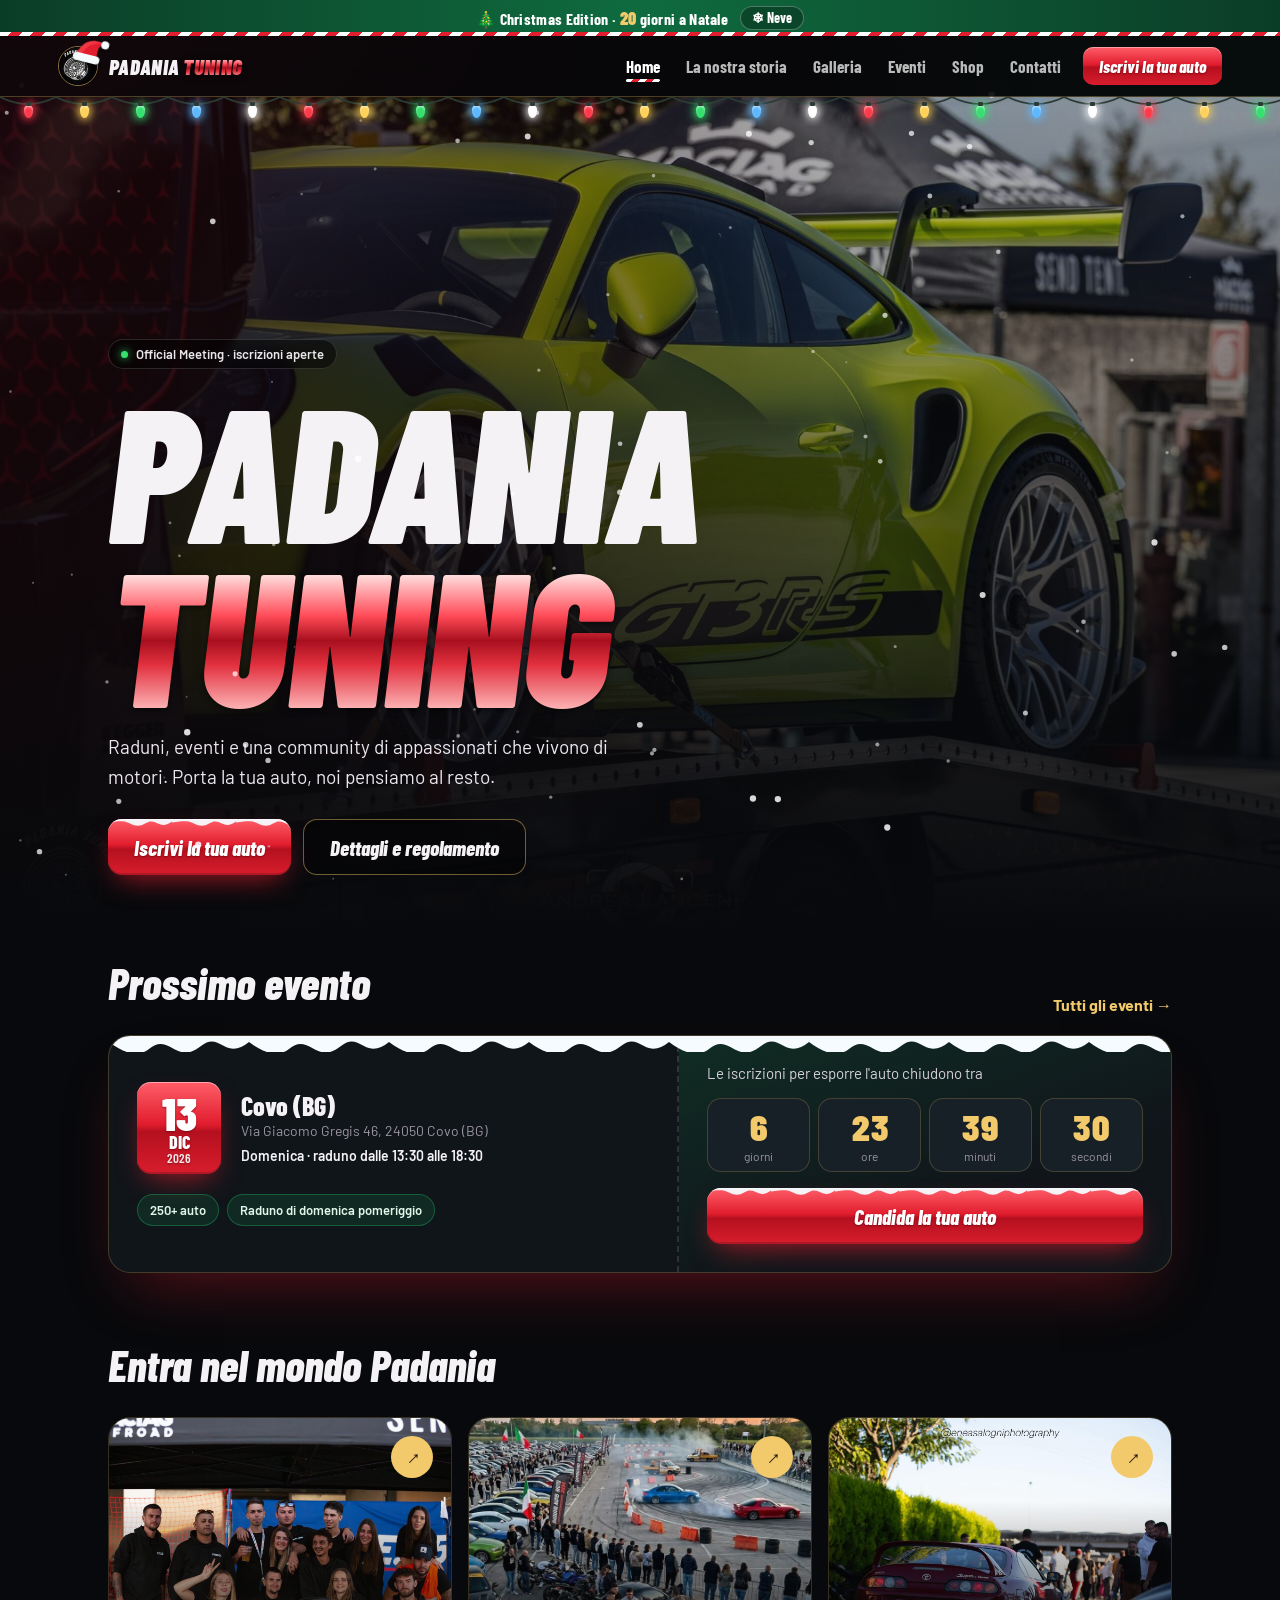
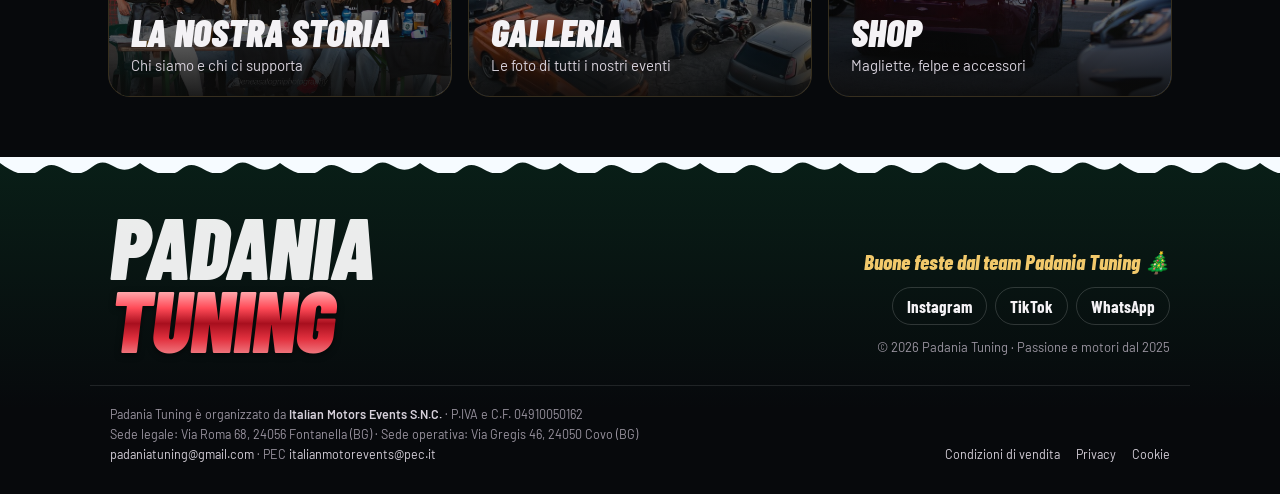
==== commit 73c0cb17: "raduno 13 dicembre" ====
--- a/index.html
+++ b/index.html
@@ -251,7 +251,7 @@
     document.getElementById('mIndirizzo').textContent = EV.indirizzo;
     document.getElementById('mData').textContent = EV.data;
     document.getElementById('mRaduno').textContent = 'Raduno ' + EV.orarioRaduno;
-    document.getElementById('mSerata').textContent = 'Serata al ' + EV.luogo + ' ' + EV.orarioSerata;
+    document.getElementById('mSerata').textContent = EV.orarioSerata ? 'Serata ' + EV.orarioSerata : '';
     document.getElementById('mVantaggi').innerHTML = EV.vantaggi.join('<br>');
 
     var modal = document.getElementById('infoModal');
--- a/assets/css/site.css
+++ b/assets/css/site.css
@@ -4,6 +4,7 @@
    da tutte le pagine.
    ========================================================= */
 @import url('https://fonts.googleapis.com/css2?family=Barlow+Condensed:ital,wght@0,600;0,700;0,800;0,900;1,700;1,800;1,900&family=Barlow:wght@400;500;600;700&display=swap');
+@import url('natale.css'); /* tema natalizio: attivo solo con la classe html.natale (vedi site.js) */
 
 :root {
     --pink: #d9d9de;
@@ -236,6 +237,17 @@
 }
 .pt-footer-social a:hover { border-color: var(--pink); color: var(--pink); }
 .pt-footer-copy { color: var(--muted); font-size: 13px; }
+.pt-footer-legal {
+    max-width: 1100px; margin: 0 auto; padding: 18px 20px 30px;
+    border-top: 1px solid var(--line);
+    display: flex; flex-wrap: wrap; justify-content: space-between; align-items: flex-end; gap: 14px;
+    color: var(--muted); font-size: 12.5px; line-height: 1.6;
+}
+.pt-footer-legal p { margin: 0; }
+.pt-footer-legal b { color: var(--soft); font-weight: 600; }
+.pt-footer-legal a { color: var(--soft); text-decoration: none; }
+.pt-footer-legal a:hover { color: #fff; text-decoration: underline; }
+.pt-footer-legal nav { display: flex; flex-wrap: wrap; gap: 6px 16px; }
 
 @media (max-width: 600px) {
     .pt-footer-inner { flex-direction: column; align-items: flex-start; }
@@ -415,6 +427,7 @@
 }
 
 .pt-display em span,
+.chrome-t,
 .pt-nav-brand em,
 .pt-footer-big em,
 .pass-title .stroke,
